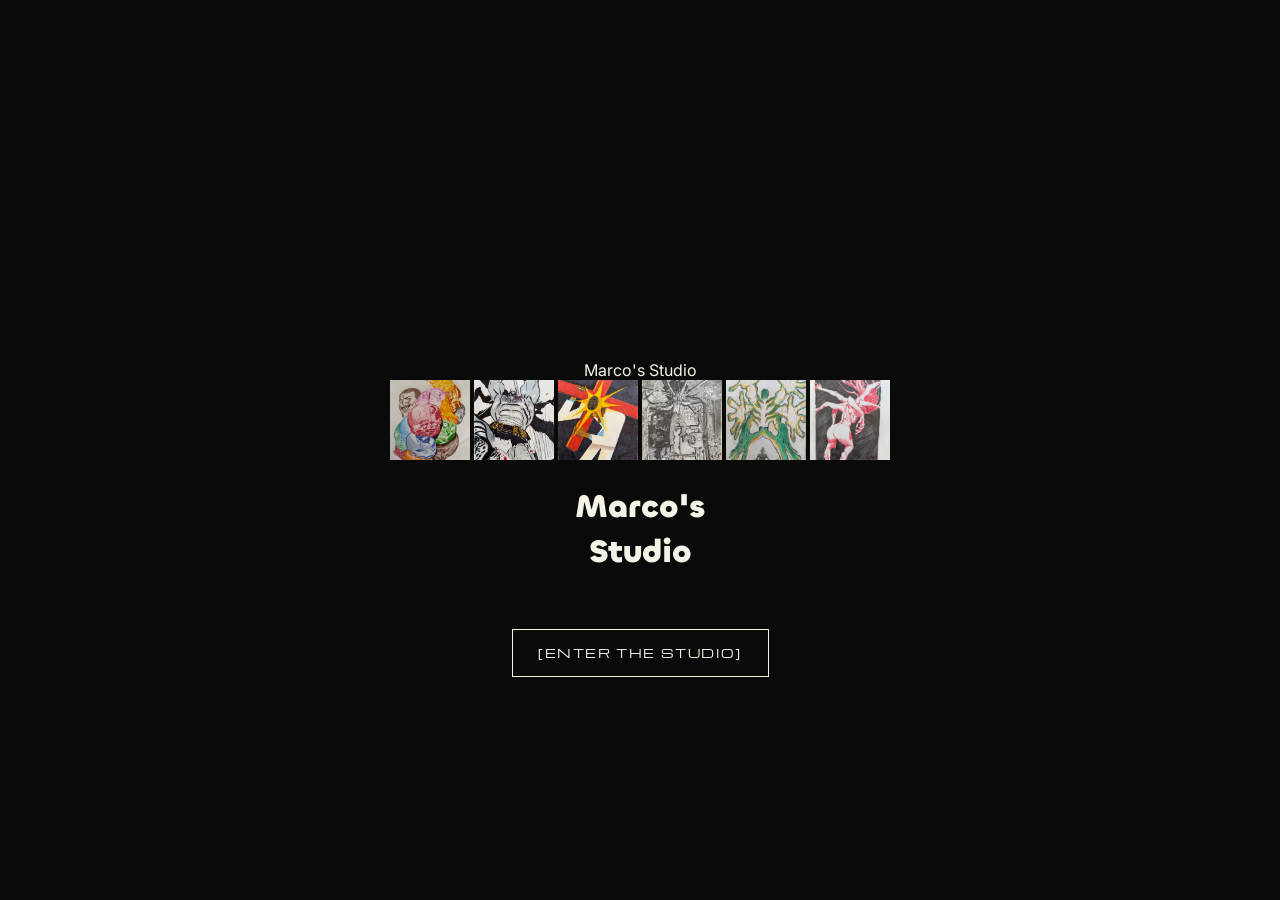
==== index.html @ 8eb3057f "First setup of Marco's Studio" ====
<!DOCTYPE html>
<html lang="en">
<head>
     <meta charset=""UTF-8">
     <meta name="viewport" content="width=device-width, initial-scale=1.0"
     <title>Marco's Studio</title>
     <link rel="preconnect" href="https://fonts.googleapis.com">
     <link rel="preconnect" href="https://fonts.gstatic.com" crossorigin>
     <link href="https://fonts.googleapis.com/css2?family=Inter:wght@400;500&family=Michroma&display=swap" rel="stylesheet">
     <link rel="stylesheet" href="style.css">
</head>
<body>
    <main class="entrance">

        <div class="ring">

            <img src="images/drawing1.jpg.jpeg" alt="Drawing 1">
            <img src="images/drawing2.jpg.jpeg" alt="Drawing 2">
            <img src="images/drawing3.jpg.jpeg" alt="Drawing 3">
            <img src="images/drawing4.jpg.jpeg" alt="Drawing 4">
            <img src="images/drawing5.jpg.jpeg" alt="Drawing 5">
            <img src="images/drawing6.jpg.jpeg" alt="Drawing 6">
        </div>

        <h1>Marco's<br>Studio</h1>
        <a class="enter-btn" href="#">[ENTER THE STUDIO]</a>
    </main>
</body>
</html>
---- style.css ----
@font-face {
    font-family: "Chillax";
    src: url("fonts/Chillax-Bold.woff2") format("woff2");
    font-weight: 700;
    font-display: swap;
}

:root
 {
    --bg: #0A0A0A;
    --text: #f5f2e6;
    --accent: #e03a2f;
    --font-body: "Inter", sans-serif;
    --font-label: "Michroma", sans-serif;
}

body {
    background-color: var(--bg);
    color: var(--text);
    font-family: var(--font-body);
    margin: 0;
    padding: 40vh 1rem 0;
    text-align: center;
}

.label {
    font-family: var(--font-label);
    font-size: 0.7rem;
    letter-spacing: 0.1em;
}

h1 {
    font-family: "Chillax", sans-serif;
    font-weight: 700;
}



.enter-btn{
    display: inline-block;
    margin-top: 2rem;
    padding: 0.9rem 1.6rem;
    font-family: var(--font-label);
    font-size: 0.75rem;
    letter-spacing: 0.1rem;
    color: var(--text);


    text-decoration: none;

    border: 1px solid var(--text);
    transition: background-color 0.3s, color 0.3s;
}


.enter-btn:hover 
{
    background-color: var(--text);
    color: var(--bg);
}

.ring img
{
    width: 80px;
    height: 80px;
    object-fit: cover;
}
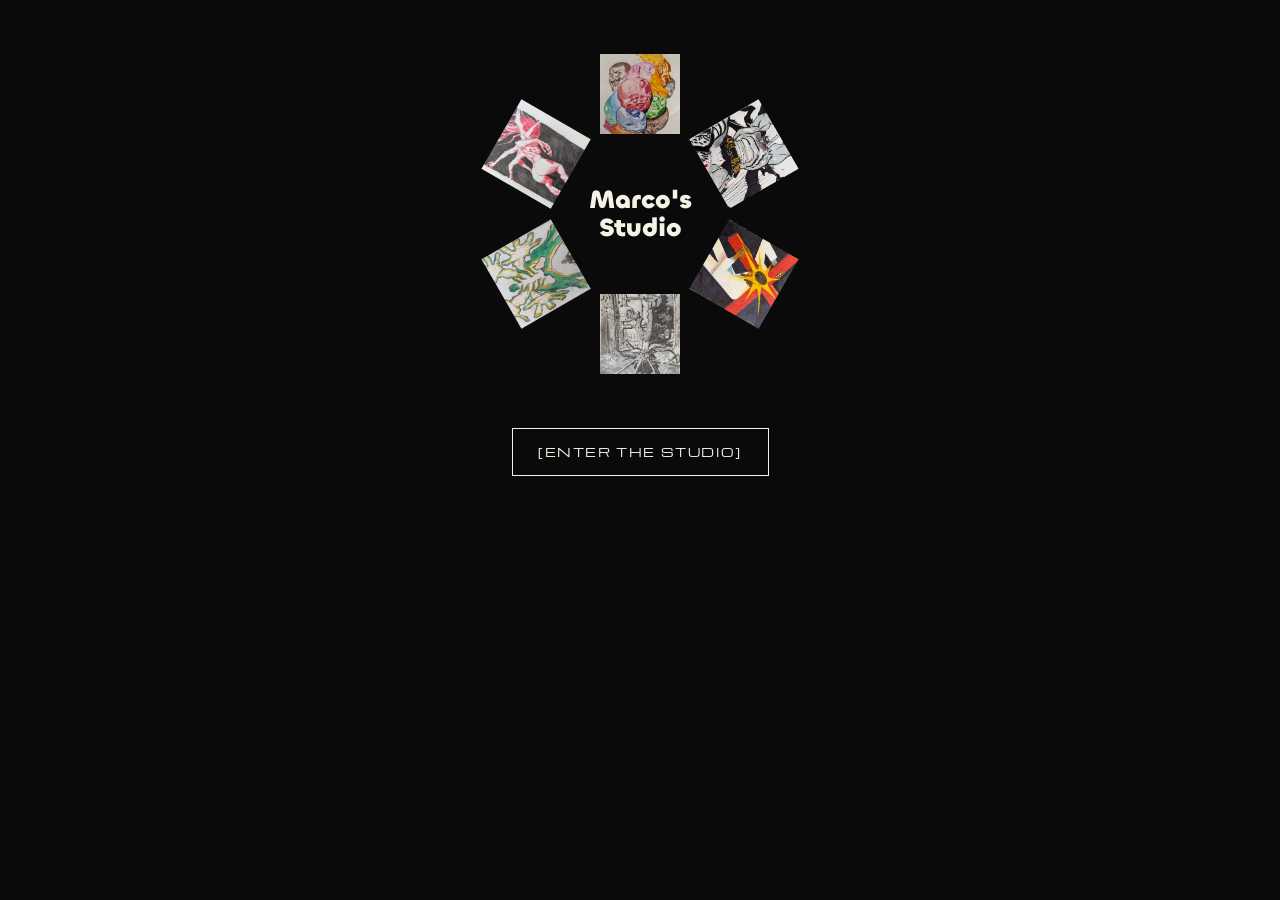
==== commit 2d52a7eb: "1. i created the ring structure so later on i'll use animations to make the ring move clockwise. 2. " ====
--- a/index.html
+++ b/index.html
@@ -2,7 +2,7 @@
 <html lang="en">
 <head>
      <meta charset=""UTF-8">
-     <meta name="viewport" content="width=device-width, initial-scale=1.0"
+     <meta name="viewport" content="width=device-width, initial-scale=1.0">
      <title>Marco's Studio</title>
      <link rel="preconnect" href="https://fonts.googleapis.com">
      <link rel="preconnect" href="https://fonts.gstatic.com" crossorigin>
@@ -14,15 +14,16 @@
 
         <div class="ring">
 
-            <img src="images/drawing1.jpg.jpeg" alt="Drawing 1">
-            <img src="images/drawing2.jpg.jpeg" alt="Drawing 2">
-            <img src="images/drawing3.jpg.jpeg" alt="Drawing 3">
-            <img src="images/drawing4.jpg.jpeg" alt="Drawing 4">
-            <img src="images/drawing5.jpg.jpeg" alt="Drawing 5">
-            <img src="images/drawing6.jpg.jpeg" alt="Drawing 6">
+            <img style="--i:0" src="images/drawing1.jpg.jpeg" alt="Drawing 1">
+            <img style="--i:1" src="images/drawing2.jpg.jpeg" alt="Drawing 2">
+            <img style="--i:2" src="images/drawing3.jpg.jpeg" alt="Drawing 3">
+            <img style="--i:3" src="images/drawing4.jpg.jpeg" alt="Drawing 4">
+            <img style="--i:4" src="images/drawing5.jpg.jpeg" alt="Drawing 5">
+            <img style="--i:5" src="images/drawing6.jpg.jpeg" alt="Drawing 6">
+            <h1>Marco's<br>Studio</h1>
         </div>
 
-        <h1>Marco's<br>Studio</h1>
+        
         <a class="enter-btn" href="#">[ENTER THE STUDIO]</a>
     </main>
 </body>
--- a/style.css
+++ b/style.css
@@ -19,7 +19,7 @@
     color: var(--text);
     font-family: var(--font-body);
     margin: 0;
-    padding: 40vh 1rem 0;
+    padding: 4rem 1rem 0;
     text-align: center;
 }
 
@@ -59,9 +59,35 @@
     color: var(--bg);
 }
 
+
+.ring {
+    position: relative;
+    width: 300px;
+    height: 300px;
+    margin: 0 auto 2rem;
+}
+
+
 .ring img
 {
+    position: absolute;
+    top: 50%;
+    left: 50%;
     width: 80px;
     height: 80px;
+    margin: -40px 0 0 -40px;
     object-fit: cover;
+    transform: rotate(calc(var(--i) * 60deg)) translateY(-120px);
+}
+
+.ring h1 
+{
+    position: absolute;
+    top: 50%;
+    left: 50%;
+    transform: translate(-50%, -50%);
+    margin: 0;
+    font-size: 1.6rem;
+    line-height: 1.1;
+    z-index: 1;
 }
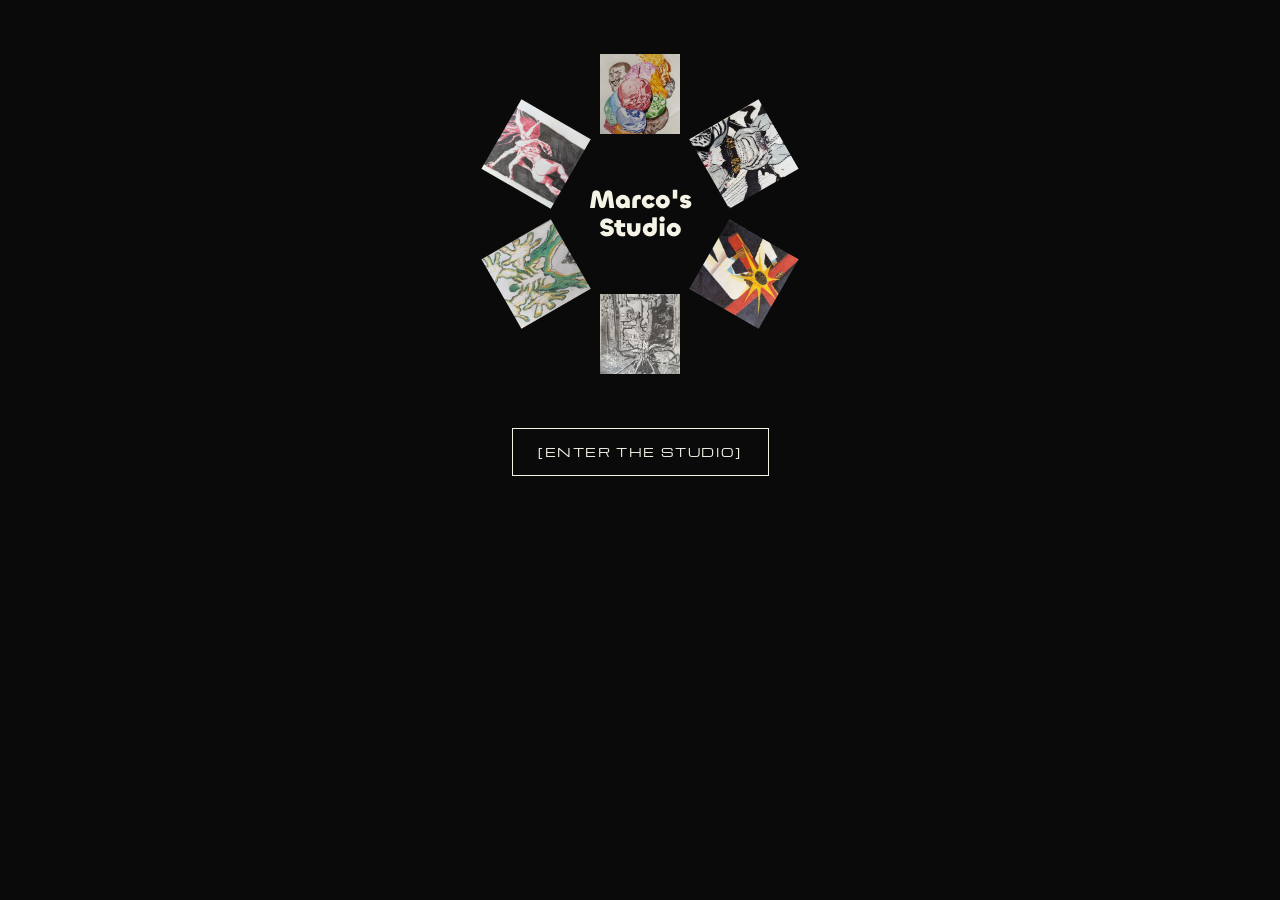
==== commit db592728: "Removed the old heavy umages that were causing lags, fixed some bugs too and compressed the sketches" ====
--- a/index.html
+++ b/index.html
@@ -1,7 +1,7 @@
 <!DOCTYPE html>
 <html lang="en">
 <head>
-     <meta charset=""UTF-8">
+     <meta charset="UTF-8">
      <meta name="viewport" content="width=device-width, initial-scale=1.0">
      <title>Marco's Studio</title>
      <link rel="preconnect" href="https://fonts.googleapis.com">
@@ -10,21 +10,54 @@
      <link rel="stylesheet" href="style.css">
 </head>
 <body>
+
+<button class="burger" aria-label="Open menu" aria-expanded="false">
+
+                    <span></span>
+                    <span></span>
+                    <span></span>
+                </button>
+
+                    <nav class = "menu" aria-label="Main menu">
+
+                        <a href = "index.html">Home</a>
+
+                        <a href = "rooms.html">Rooms</a>
+
+                        <a href = "fantasy.html">Fantasy</a>
+
+                        <a href = "portraits.html">Portraits</a>
+
+                        <a href = "digitalart.html">Digital Art</a>
+
+                        <a href = "evolution.html">Evolution</a>
+
+                        <a href = "about.html">About</a>
+
+
+                        
+                    </nav>
+
     <main class="entrance">
 
         <div class="ring">
-
-            <img style="--i:0" src="images/drawing1.jpg.jpeg" alt="Drawing 1">
-            <img style="--i:1" src="images/drawing2.jpg.jpeg" alt="Drawing 2">
-            <img style="--i:2" src="images/drawing3.jpg.jpeg" alt="Drawing 3">
-            <img style="--i:3" src="images/drawing4.jpg.jpeg" alt="Drawing 4">
-            <img style="--i:4" src="images/drawing5.jpg.jpeg" alt="Drawing 5">
-            <img style="--i:5" src="images/drawing6.jpg.jpeg" alt="Drawing 6">
+            <div class="spin">
+            <img style="--i:0" src="images/drawing1.jpg_result.webp" alt="Drawing 1">
+            <img style="--i:1" src="images/drawing2.jpg_result.webp" alt="Drawing 2">
+            <img style="--i:2" src="images/drawing3.jpg_result.webp" alt="Drawing 3">
+            <img style="--i:3" src="images/drawing4.jpg_result.webp" alt="Drawing 4">
+            <img style="--i:4" src="images/drawing5.jpg_result.webp" alt="Drawing 5">
+            <img style="--i:5" src="images/drawing6.jpg_result.webp" alt="Drawing 6">
+        </div>
             <h1>Marco's<br>Studio</h1>
         </div>
 
         
-        <a class="enter-btn" href="#">[ENTER THE STUDIO]</a>
+        <a class="enter-btn" href="rooms.html">[ENTER THE STUDIO]</a>
     </main>
+
+
+    <script src="script.js"></script>
+    
 </body>
 </html>
--- a/style.css
+++ b/style.css
@@ -1,6 +1,6 @@
 @font-face {
     font-family: "Chillax";
-    src: url("fonts/Chillax-Bold.woff2") format("woff2");
+            src: url("fonts/Chillax-Bold.woff2") format("woff2");
     font-weight: 700;
     font-display: swap;
 }
@@ -90,4 +90,391 @@
     font-size: 1.6rem;
     line-height: 1.1;
     z-index: 1;
-}+}
+
+.spin 
+{
+    position: absolute;
+    inset: 0;
+    animation: spin 40s linear infinite;
+}
+
+@keyframes spin
+{
+    to {
+        transform: rotate(360deg);
+    }
+}
+
+.rooms
+{
+    display: flex;
+    flex-direction: column;
+    align-items: center;
+    gap: 1rem;
+    padding-top: 2rem;
+
+}
+
+.rooms .enter-btn 
+{
+    margin-top: 0;
+    width: 220px;
+}
+.rooms .label
+{
+    width: 100%;
+    text-align: center;
+    margin: 0 0 1rem;
+}
+
+
+
+.room
+{
+    display: flex;
+    flex-direction: column;
+    align-items: center;
+    gap: 1rem;
+    
+}
+
+.back {
+    align-self: flex-start;
+    font-family: var(--font-label);
+    font-size: 0.7rem;
+    letter-spacing: 0.1em;
+    color: var(--text);
+    text-decoration: none;
+
+}
+
+.room h1 
+{
+    margin: 0;
+}
+
+.piece 
+{
+    width: 100%;
+    max-width: 400px;
+    height: auto;
+}
+.caption
+{
+    font-size: 0.9rem;
+    margin: 0;
+}
+
+.work 
+{
+    margin: 0 0 2rem;
+    display: flex;
+    flex-direction: column;
+    align-items: center;
+    gap: 0.5rem;
+}
+.timeline 
+{
+    display: flex;
+        flex-direction: column;
+            align-items: center;
+        gap: 3rem;
+    max-width: 400px
+}
+.entry
+{
+    display: flex;
+            flex-direction: column;
+                align-items: center;
+    gap: 0.75rem;
+}
+.year
+{
+    font-family: var(--font-label);
+    
+                font-size: 0.8rem;
+    
+                            letter-spacing: 0.1rem;
+         color: var(--accent);
+    margin: 0;
+}
+
+.story
+{
+    font-size: 0.9rem;
+
+            line-height: 1.5rem;
+
+    margin: 0;
+}
+
+
+.entry 
+{
+    opacity: 0;                     
+    
+            transform: translateY(30px);
+
+    transition: opacity 0.8s ease, transform 0.8s ease; 
+}
+
+
+.entry.visible
+{
+            opacity: 1;
+        transform: translateY(0);
+}
+
+
+/*test 5 or 6pxs for gap and top n  right same rem */
+
+.burger 
+{
+    position: fixed;
+        top: 1rem;
+
+            right: 1rem;
+            
+            z-index: 30;
+
+            width: 44px;
+
+                height: 44px;
+
+    background: none;
+
+        border: none;
+
+            cursor: pointer;
+            display: flex;
+                flex-direction: column;
+
+                justify-content: center;
+                gap: 6px;
+}
+
+.burger span
+{
+    display: block;
+
+    height: 2px;
+
+        background-color: var(--text);
+
+                transition: transform 0.3s ease, opacity 0.3s ease;
+
+}
+
+.burger.open span:nth-child(1)
+{
+     transform: translateY(8px) rotate(45deg);
+    }
+
+.burger.open span:nth-child(2)
+{
+     opacity: 0;
+    }
+
+
+    .burger.open span:nth-child(3)
+{
+     transform: translateY(-8px) rotate(-45deg);
+    }
+
+
+
+.menu
+{
+    position: fixed;
+        inset: 0;
+
+        z-index: 20;
+
+            background-color: var(--bg);
+
+                display: flex;
+
+                        flex-direction: column;
+                
+                            align-items: center;
+
+                    justify-content: center;
+
+                gap: 1.5rem;
+
+            opacity: 0;
+
+        visibility: hidden;
+
+    transition: opacity 0.3s ease, visibility 0.3s ease;
+
+}
+
+
+.menu.open
+{
+    opacity: 1;
+
+        visibility: visible;
+}
+
+.menu a 
+{
+    font-family: "Chillax", sans-serif;
+        font-weight: 700;
+            font-size: 2rem;
+                color: var(--text);
+                    text-decoration: none;
+}
+
+
+
+    .panels
+{
+        display: grid;
+            grid-template-columns: 1fr 1fr;
+                gap: 0.75rem;
+                    width: 100%;
+                        max-width: 500px;
+}
+
+    .panel
+{
+    position: relative;
+            display: block;
+                    height: 220px;
+                            overflow: hidden;
+                                    text-decoration: none;
+
+
+}
+
+.panel img
+{
+            width: 100%;
+
+                object-fit: cover;
+
+                    height: 100%;
+
+                display: block;
+
+}
+
+            .panel-label
+{
+    position: absolute;
+
+        left: 0;
+
+            right: 0;
+
+                bottom: 0;
+
+                        padding: 0.6rem 0.25rem;
+
+                    font-family: var(--font-label);
+
+                font-size: 0.6rem;
+
+            letter-spacing: 0.1rem;
+
+        color: var(--text);
+
+    background-color: rgba(10, 10, 10, 0.7);
+
+
+}
+
+
+                    @media (min-width: 768px)
+    
+    {
+        .panels
+        {
+                display: flex;
+
+                    align-items: flex-end;
+
+                        justify-content: center;
+
+                            max-width: 1000px;
+
+                                gap: 1rem;
+        }
+
+        .panel
+        {
+                flex: 1;
+        }
+
+        .panel:nth-child(1) { height: 480px}
+            
+            .panel:nth-child(2) { height: 380px}
+                
+                .panel:nth-child(3) { height: 420px}
+
+                    .panel:nth-child(4) { height: 460px}
+
+    }
+
+                    .panel
+    {
+        transition: transform 0.3s ease, opacity 0.3 ease;
+
+    }
+                    .panel img
+    {
+        transition: filter 0.3s ease;
+    }
+
+                @media (hover: hover)
+{
+                .panels:hover .panel
+    {
+        opacity: 0.5s;
+    }
+
+            .panels .panel:hover
+            {
+                opacity: 1;
+                    transform: translateY(-12px);
+            }
+
+            .panel:hover img
+            {
+                filter: brightness(1.2);
+            }
+
+}
+
+        .gallery
+    {
+        display: flex;
+
+            align-items: center;
+
+                gap: 1rem;
+
+                    width: 100%;
+
+                overflow-x: auto;
+
+            scroll-snap-type: x mandatory;
+
+        padding: 1rem 0;
+
+    }
+
+
+        .gallery .work
+    {
+        flex: 0 0 75%;
+
+            scroll-snap-align: center;
+
+        margin: 0;
+    }
+
+    
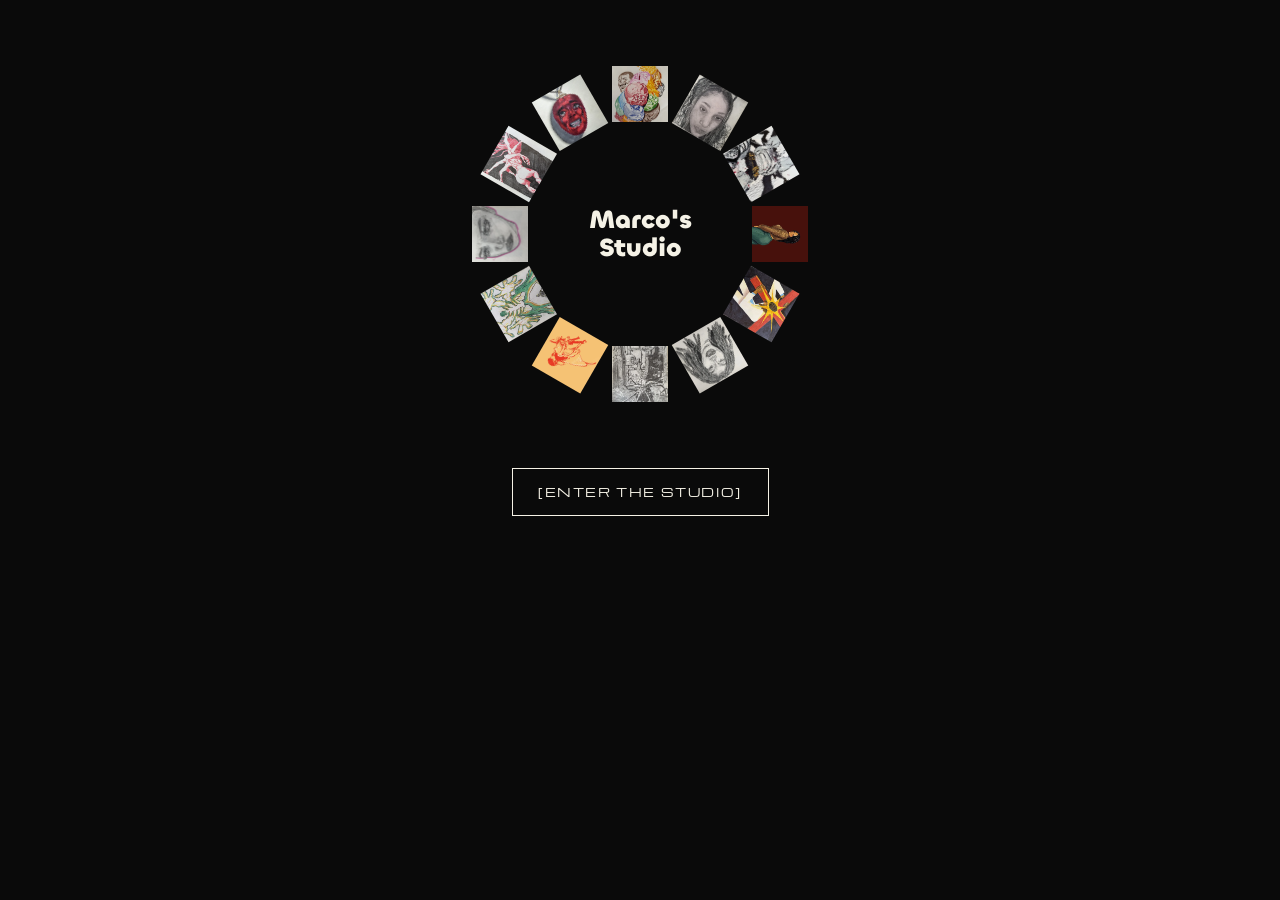
==== commit 20e44a19: "I added more image drawings to the home ring" ====
--- a/index.html
+++ b/index.html
@@ -42,12 +42,21 @@
 
         <div class="ring">
             <div class="spin">
+
             <img style="--i:0" src="images/drawing1.jpg_result.webp" alt="Drawing 1">
-            <img style="--i:1" src="images/drawing2.jpg_result.webp" alt="Drawing 2">
-            <img style="--i:2" src="images/drawing3.jpg_result.webp" alt="Drawing 3">
-            <img style="--i:3" src="images/drawing4.jpg_result.webp" alt="Drawing 4">
-            <img style="--i:4" src="images/drawing5.jpg_result.webp" alt="Drawing 5">
-            <img style="--i:5" src="images/drawing6.jpg_result.webp" alt="Drawing 6">
+                <img style="--i:1" src="images/portrait1_result.webp" alt="Portrait 1">
+                     <img style="--i:2" src="images/drawing2.jpg_result.webp" alt="Drawing 2">
+                        <img style="--i:3" src="images/digitalart2_result.webp" alt="Digital art 2">
+                            <img style="--i:4" src="images/drawing3.jpg_result.webp" alt="Drawing 3">
+                                <img style="--i:5" src="images/portrait2_result.webp" alt="Portrait 2">
+                             <img style="--i:6" src="images/drawing4.jpg_result.webp" alt="Drawing 4">
+                        <img style="--i:7" src="images/digitalart5_result.webp" alt="Digital art 5">
+                    <img style="--i:8" src="images/drawing5.jpg_result.webp" alt="Drawing 5">
+                <img style="--i:9" src="images/portrait3_result.webp" alt="Portrait 3">
+            <img style="--i:10" src="images/drawing6.jpg_result.webp" alt="Drawing 6">
+        <img style="--i:11" src="images/evo2021_result.webp" alt="Drawing form 2021">
+
+        
         </div>
             <h1>Marco's<br>Studio</h1>
         </div>
--- a/style.css
+++ b/style.css
@@ -62,8 +62,8 @@
 
 .ring {
     position: relative;
-    width: 300px;
-    height: 300px;
+    width: 340px;
+    height: 340px;
     margin: 0 auto 2rem;
 }
 
@@ -71,13 +71,13 @@
 .ring img
 {
     position: absolute;
-    top: 50%;
-    left: 50%;
-    width: 80px;
-    height: 80px;
-    margin: -40px 0 0 -40px;
-    object-fit: cover;
-    transform: rotate(calc(var(--i) * 60deg)) translateY(-120px);
+        top: 50%;
+            left: 50%;
+                width: 56px;
+                    height: 56px;
+                        margin: -28px 0 0 -28px;
+        object-fit: cover;
+    transform: rotate(calc(var(--i) * 30deg)) translateY(-140px);
 }
 
 .ring h1 
@@ -477,4 +477,226 @@
         margin: 0;
     }
 
-    +
+    .arrow
+{
+        display: none;
+
+            position: fixed;
+
+                top: 50%;
+
+                    transform: translateY(-50%);
+
+                        z-index: 10;
+
+                            width: 44px;
+
+                                height: 44px;
+
+                            background: none;
+
+                        border: 1px solid var(--text);
+
+                    color: var(--text);
+
+                font-family: var(--font-label);
+
+            cursor: pointer;
+
+        transition: background-color 0.3s, color 0.3s;
+    }
+
+
+    .arrow:hover
+    {
+            background-color: var(--text);
+                color: var(--bg);
+
+
+            }
+
+        .arrow-left { left: 1rem; }
+        .arrow-right { right: 1rem; }
+        
+@media (min-width: 768px)
+    {
+        .arrow { display: block; }
+    }
+
+                .gallery
+
+                {
+                    position: relative;
+                }
+
+                .counter
+                {
+
+                    position: fixed;
+
+                        right: 1rem;
+
+                            bottom: 1rem;
+
+                                margin: 0;
+
+                                    font-family: var(--font-label);
+
+                                        font-size: 0.7rem;
+
+                                            letter-spacing: 0.1rem;
+                }
+
+          .progress
+        {
+            position: fixed;
+
+                left: 0;
+
+                    bottom: 0;
+
+                        height: 3px;
+
+                    width: 0;
+
+                background-color: var(--accent);
+
+            transition: width 0.2s ease;
+        }
+
+
+        .timeline
+        {
+            position: relative;
+
+                align-items: stretch;
+
+                    width: 100%;
+
+                        max-width: 400px;
+        }
+
+            .timeline::before
+            {
+                content: "";
+                    position: absolute;
+                        top: 0;
+                            bottom:0;
+                        left: 6px;
+                    width: 1px;
+                background-color: var(--text);
+            opacity: 0.6;
+
+            }
+
+                .entry
+                {
+                    position: relative;
+
+                        align-items: flex-start;
+
+                        padding-left: 2rem;
+
+                    text-align: left;
+                } 
+
+                    .entry::before
+                    {
+                        content: "";
+
+                            position: absolute;
+
+                                left: 1px;
+
+                                    top: 0.2rem;
+
+                                    width: 11px;
+
+                                height: 11px;
+
+                            border-radius: 50%;
+
+                        background-color: var(--text)
+                    }
+
+
+    .chapter h2
+    {
+        font-family: "Chillax", sans-serif;
+
+            font-weight: 700;
+
+            font-size: 2rem;
+
+        margin: 0;
+    }
+
+
+    .piece
+    {
+        cursor: pointer;
+
+    }
+
+            .viewer
+            {
+                position: fixed;
+
+                    inset: 0;
+
+                        z-index: 40;  /*try 30, n 42 but preferrably 40 */
+
+                            background-color: var(--bg);
+
+                                display: flex;
+
+                                    align-items: center;
+
+                                        justify-content: center;
+
+                                            opacity: 0;
+
+                                                visibility: hidden;
+
+                                                    transition: opacity 0.3s ease, visibility 0.3s ease;
+
+                                            
+            }
+
+                .viewer.open
+                {
+                    opacity: 1;
+                        visibility: visible;
+                }
+
+                    .viewer-image
+                    {
+                            max-width: 95%;
+                                max-height: 85vh;
+                            object-fit: contain;
+                    }
+
+                        .viewer-close
+                        {
+                            position: absolute;
+
+                                top: 1rem;
+
+                                    right: 1rem;
+
+                                        width: 44px;
+
+                                            height: 44px;
+
+                                            background: none;
+
+                                        border: 1px solid var(--text);
+
+                                    color: var(--text);
+
+                                        font-family: var(--font-label);
+
+                                                cursor: pointer;
+
+                        }
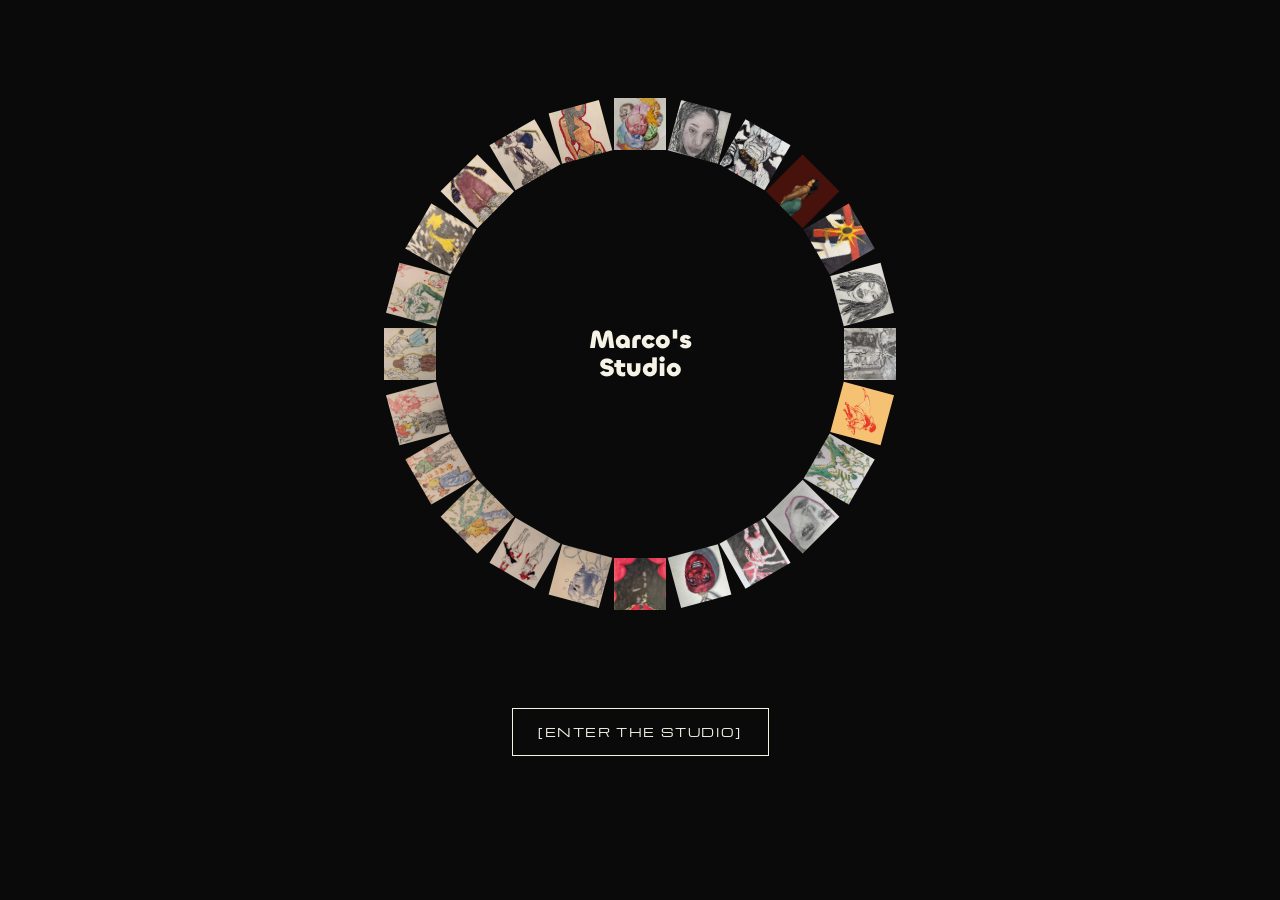
==== commit 48cff6e2: "i have added 12 drawings to the ring and fixed some bugs, also did a network lag test with lower 4g " ====
--- a/index.html
+++ b/index.html
@@ -55,6 +55,18 @@
                 <img style="--i:9" src="images/portrait3_result.webp" alt="Portrait 3">
             <img style="--i:10" src="images/drawing6.jpg_result.webp" alt="Drawing 6">
         <img style="--i:11" src="images/evo2021_result.webp" alt="Drawing form 2021">
+        <img style="--i:12" src="images/image0_result.webp" alt="Drawing form 2025">
+        <img style="--i:13" src="images/image1_result.webp" alt="Drawing form 2026">
+        <img style="--i:14" src="images/image2_result.webp" alt="Drawing form 2026">
+        <img style="--i:15" src="images/image3_result.webp" alt="Drawing form 2024">
+        <img style="--i:16" src="images/image4_result.webp" alt="Drawing form 2024">
+        <img style="--i:17" src="images/image5_result.webp" alt="Drawing form 2024">
+        <img style="--i:18" src="images/image6_result.webp" alt="Drawing form 2024">
+        <img style="--i:19" src="images/image7_result.webp" alt="Drawing form 2024">
+        <img style="--i:20" src="images/image8_result.webp" alt="Drawing form 2025">
+        <img style="--i:21" src="images/image9_result.webp" alt="Drawing form 2024">
+        <img style="--i:22" src="images/image10_result.webp" alt="Drawing form 2024">
+        <img style="--i:23" src="images/image11_result.webp" alt="Drawing form 2025">
 
         
         </div>
--- a/style.css
+++ b/style.css
@@ -77,18 +77,18 @@
                     height: 56px;
                         margin: -28px 0 0 -28px;
         object-fit: cover;
-    transform: rotate(calc(var(--i) * 30deg)) translateY(-140px);
+    transform: rotate(calc(var(--i) * 15deg)) translateY(calc(var(--radius) * -1));
 }
 
 .ring h1 
 {
     position: absolute;
-    top: 50%;
-    left: 50%;
-    transform: translate(-50%, -50%);
-    margin: 0;
-    font-size: 1.6rem;
-    line-height: 1.1;
+        top: 50%;
+            left: 50%;
+                transform: translate(-50%, -50%);
+                    margin: 0;
+            font-size: 1.6rem;
+        line-height: 1.1;
     z-index: 1;
 }
 
@@ -96,7 +96,7 @@
 {
     position: absolute;
     inset: 0;
-    animation: spin 40s linear infinite;
+    animation: spin 60s linear infinite;
 }
 
 @keyframes spin
@@ -699,4 +699,564 @@
 
                                                 cursor: pointer;
 
-                        }+                        }
+
+
+    .ring img
+    {
+            transition: transform 0.4s ease;
+
+    }
+
+        @media (hover: hover)
+
+        {
+                .ring:hover .spin
+                {
+
+                        animation-play-state: paused;
+                }
+
+                    .ring img:hover
+                    {
+
+                            transform: rotate(calc(var(--i) * 15deg)) translateY(calc(var(--radius) * -1)) scale(1.8);
+                                z-index: 2;
+                            
+                    }
+        }
+
+
+    .ring h1
+    {
+            opacity: 0;
+
+                animation: titlefade 3s ease forwards;
+
+            animation-delay: 0.5s
+    }
+
+
+    @keyframes titlefade
+      {
+       to
+       {
+        opacity: 1;
+       }
+    }
+
+
+        @media (prefers-reduced-motion: reduce)
+        {
+            .spin
+            {
+                animation: none;
+            }
+
+                .ring h1
+                {
+                        animation: none;
+
+                            opacity: 1;
+                }
+
+                    .entry
+                    {
+                        opacity: 1;
+
+                            transform: none;
+
+                                transition: none;
+                    }
+
+                        body
+                        {
+                            animation: none;
+                        }
+                                        .viewer.open .viewer-image
+                                        {
+                                            animation: none;
+                                        }
+
+                                    }
+
+                                        .menu a
+                                        {
+                                                opacity: 1;
+                                                    transform: none;
+                                                        transition: none;
+                                        }
+
+                                            .rooms h1
+                                            {
+                                                animation: none;
+                                                    opacity: 4;
+                                            }
+
+                                                .chapter .label,
+                                                .chapter h2
+                                                {
+                                                    opacity: 1;
+
+                                                    transition: none;
+                                                }  
+
+                                                    .about .piece,
+                                                    .about .story
+                                                    {
+                                                            animation: none;
+                                                    }
+
+        .menu
+        .viewer,
+        .panel
+        {
+
+            transition: none;
+        }
+    
+
+                        .gallery .work
+                        {
+                            transform: scale(0.8);
+                                    opacity: 0.5;
+                            transition: transform 0.4s ease, opacity 0.4s ease;
+
+                        }
+
+                            .gallery .work.active
+                            {
+                                transform: scale(1);
+
+                                opacity: 1;
+                            }
+
+                            @media (min-width: 768px)
+                            {
+                                .gallery
+                                {
+                                    gap: 3rem;
+                                        padding-left: calc(50% - 210px);
+                                    padding-right: calc(50% - 210px);
+
+                                }
+
+                                .gallery .work
+                                {
+                                        flex: 0 0 420px;
+                                        opacity: 0.7;
+                                }
+                            }
+
+
+
+       @media (min-width: 768px)
+        {
+                 .timeline
+                 {
+                        flex-direction: row;
+                                    
+                            align-items: flex-start;
+
+                                            max-width: none;
+
+                                                width: 100%;
+
+                                                    box-sizing: border-box;
+
+                                                overflow-x: auto;
+
+                                            scroll-snap-type: x mandatory;
+
+                                        gap: 3rem;
+
+                                    padding: 2rem 4rem;
+                                } 
+
+                                .timeline::before
+                                {
+                                            display: none;
+                                }
+                            }
+
+                            .entry
+                            {
+                                flex: 0 0 360px;
+                                    padding-left: 0;
+                                        padding-top: 2rem;
+                                            border-top: 1px solid var(--text);
+                                                scroll-snap-align: center;
+                            }
+
+                            .entry::before
+                            {
+                                left: 0;
+                                top: -6px;
+                            }
+
+                                .chapter
+                                {
+                                    flex: 0 0 60vw;
+                                        min-height: 60vh;
+                                    scroll-snap-align: center;
+                                }
+
+
+    @media (min-width: 768px)
+    {
+        .entry .piece
+        {
+            width: auto;
+
+                max-width: 100%;
+
+                max-height: 50vh;
+
+            object-fit: contain;
+        }
+
+            .chapter
+            {
+
+                min-height: 70vh;
+            }
+    }
+
+     @media (min-width: 768px)
+{
+    .timeline
+    {
+        gap: 0;
+    }
+
+        .entry
+        {
+            flex: 0 0 400px;
+                box-sizing: border-box;
+            padding-right: 3rem;
+        }
+
+            .chapter
+            {
+                flex: 0 0 35vw;
+                    min-height: 60vh;
+            }
+}
+
+.evo-only
+{
+        display: none;
+
+}
+
+            @media (min-width: 768px)
+        {
+               .counter.evo-only,
+               .progress.evo-only
+
+            {
+                    display: block;
+            }
+        }
+
+
+        body  /*fade in the page when it opens */
+        {
+
+                animation: pagefade 0.6s ease;
+        }
+
+                @keyframes pagefade
+                {
+                    from { opacity: 0; }
+
+                    to { opacity: 1; }
+                }
+
+
+
+body.leaving
+{
+        opacity: 0;
+
+        transition: opacity 0.7s ease;
+}
+
+
+            .viewer
+            {
+                flex-direction: column;
+                    gap: 1rem;
+            }
+
+                .viewer-image
+                {
+                    max-height: 75vh;
+                }
+
+                    .viewer-info
+                    {
+                        font-family: var(--font-label);
+
+                            font-size: 0.7rem;
+
+                                letter-spacing: 0.1rem;
+
+                            line-height: 1.8;
+
+                        margin: 0;
+                    }
+
+                    .viewer-arrow
+                    {
+                        position: absolute;
+                            top: 50%;
+                                transform: translateY(-50%);
+                                    width: 44px;
+                                        height: 44px;
+                                            background: none;
+                                                border: 1px solid var(--text);
+                                                    color: var(--text);
+                                                        font-family: var(--font-label);
+                                                            cursor: pointer;
+                    }
+
+                        .viewer-left { left: 1rem; }
+                        .viewer-right { right: 1rem; }
+
+
+            @media (min-width: 768px)
+            {
+                    .viewer
+                    {
+                            display: grid;
+                                grid-template-columns: 2fr 1fr;
+                                    align-items: center;
+                                        gap: 2rem;
+                                            padding: 0 5rem;
+                                                box-sizing: border-box;
+                    }
+
+                        .viewer-image
+                        {
+                                max-width: 100%;
+                                    max-height: 85vh;
+                                        justify-self: center;
+                        }
+
+                            .viewer-info
+                            {
+                                    text-align: left;
+                            }
+            }
+
+                                .viewer.open .viewer-image
+                                {
+                                        animation: drawingfade 0.5s ease;
+                                }
+
+                                @keyframes drawingfade
+                                {
+                                    from { opacity: 0; }
+                                    to { opacity: 1; }
+                                }
+
+
+            .viewer-zoom
+            {
+                display: none;
+                    position: absolute;
+                        top: 1rem;
+                            right: 4.5rem;
+                                height: 44px;
+                                    padding: 0 0.8rem;
+                                        background: none;
+                                            border: 1px solid var(--text);
+                                                color: var(--text);
+                                                    font-family: var(--font-label);
+                                                        font-size: 0.6rem;
+                                                            letter-spacing: 0.1rem;
+                                                                cursor: pointer;
+            }
+                    @media (min-width: 768px)
+                    {
+                            .viewer-zoom
+                            {
+                                display: block;
+                            }
+                    }
+
+                        .viewer-image:fullscreen
+                        {
+                            width: 100%;
+                                height: 100%;
+                                    max-width: none;
+                                        max-height: none;
+                                            object-fit: contain;
+                                                background-color: var(--bg);
+                        }
+
+
+                .gallery .caption
+                {
+
+                        font-family: var(--font-label);
+                            font-size: 0.65rem;
+                                letter-spacing: 0.1rem;
+                                    text-transform: uppercase;
+                }
+
+                .menu a
+                {
+                    opacity: 0;
+                        transform: translateY(20px);
+                            transition: opacity 0.4s ease, transform 0.4s ease;
+                }
+
+                    .menu.open a
+                    {
+                            opacity: 1;
+                                transform: translateY(0);
+                    }
+
+                        .menu.open a:nth-child(1) { transition-delay: 0.1s; }
+
+                            .menu.open a:nth-child(2) { transition-delay: 0.2s; }
+
+                                .menu.open a:nth-child(3) { transition-delay: 0.3s; }
+
+                                    .menu.open a:nth-child(4) { transition-delay: 0.4s; }
+
+                                        .menu.open a:nth-child(5) { transition-delay: 0.5s; }
+
+                                            .menu.open a:nth-child(6) { transition-delay: 0.16; }
+
+                                                .menu.open a:nth-child(7) { transition-delay: 0.7s; }
+
+        .rooms h1
+        {
+            opacity: 0;
+                animation: titlefade 1s ease forwards;
+        }
+
+
+            .ring.paused .spin
+            {
+                    animation-play-state: paused;
+            }
+
+                .ring img.picked
+                {
+                        transform: rotate(calc(var(--i) * 15deg)) translateY(calc(var(--radius) * -1)) scale(2);
+
+                        z-index: 2;
+                }
+
+
+        @media (min-width: 768px)
+        {
+                .timeline
+                {
+                    background-image: linear-gradient(var(--text), var(--text));
+
+                        background-repeat: no-repeat;
+
+                            background-size: 100% 1px;
+
+                                background-position: 0 2rem;
+
+                                    background-attachment: local;
+
+
+
+                }
+
+                .entry
+                {
+                    border-top: none;
+                }
+        }
+
+        @media (min-width: 768px)
+        {
+                .year
+                {
+                        color: var(--text);
+
+                        transition: color 0.3s ease;
+
+                }
+                    .enry.active-year .year
+                    {
+                        color: var(--accent);
+                    }
+                        .entry.active-year::before
+                        {
+                            background-color: var(--accent);
+                        }
+        }
+
+                    .chapter .label,
+                        .chapter h2
+                        {
+                            opacity: 0;
+
+                            transition: opacity 1.2s ease;
+                        }
+
+                            .chapter.visible .label,
+                                .chapter.visible h2
+                                {
+                                    opacity: 1;
+                                }
+
+
+        .about .piece
+        {
+                animation: aboutfade 1s ease both;
+        }
+
+            .about .story
+            {
+                    animation: aboutfade 1s ease both;
+
+                    animation-delay: 0.6s;
+            }
+
+                @keyframes aboutfade
+                {
+                        from { opacity: 0; }
+                        
+                        to { opacity: 1; }
+                } 
+
+
+                .ring
+                {
+                        --radius: 140px;
+                }
+                    .spin img:nth-child(even)
+                    {
+                            display: none;
+                    }
+
+                @media (min-width: 768px)
+                {
+                        .ring
+                        {
+                                --radius: 230px;
+                                    width: 580px;
+                                        height: 580px;
+                        }
+                            .spin img:nth-child(even)
+                            {
+                                display: block;
+                            }
+
+                                .ring img
+                                {
+                                        width: 52px;
+                                            height: 52px;
+                                                margin: -26px 0 0 -26px;
+                                }
+                }
